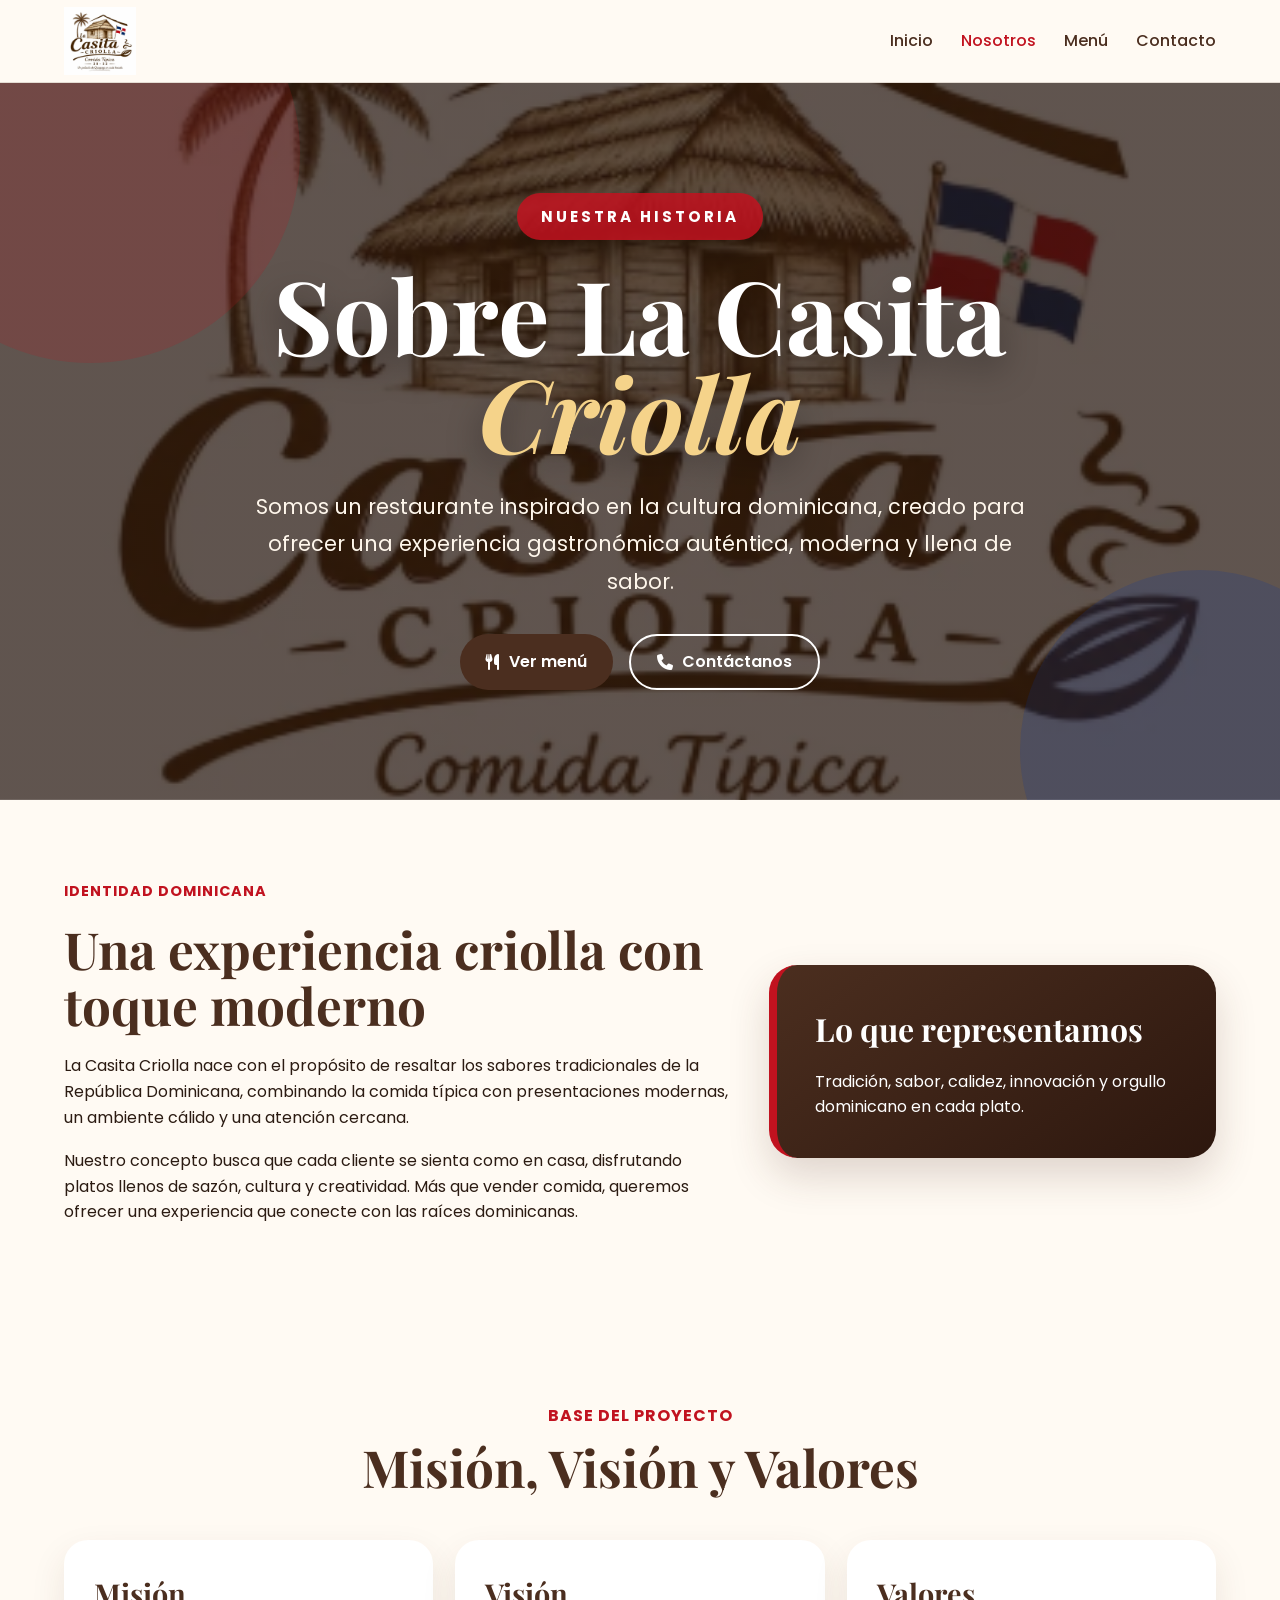
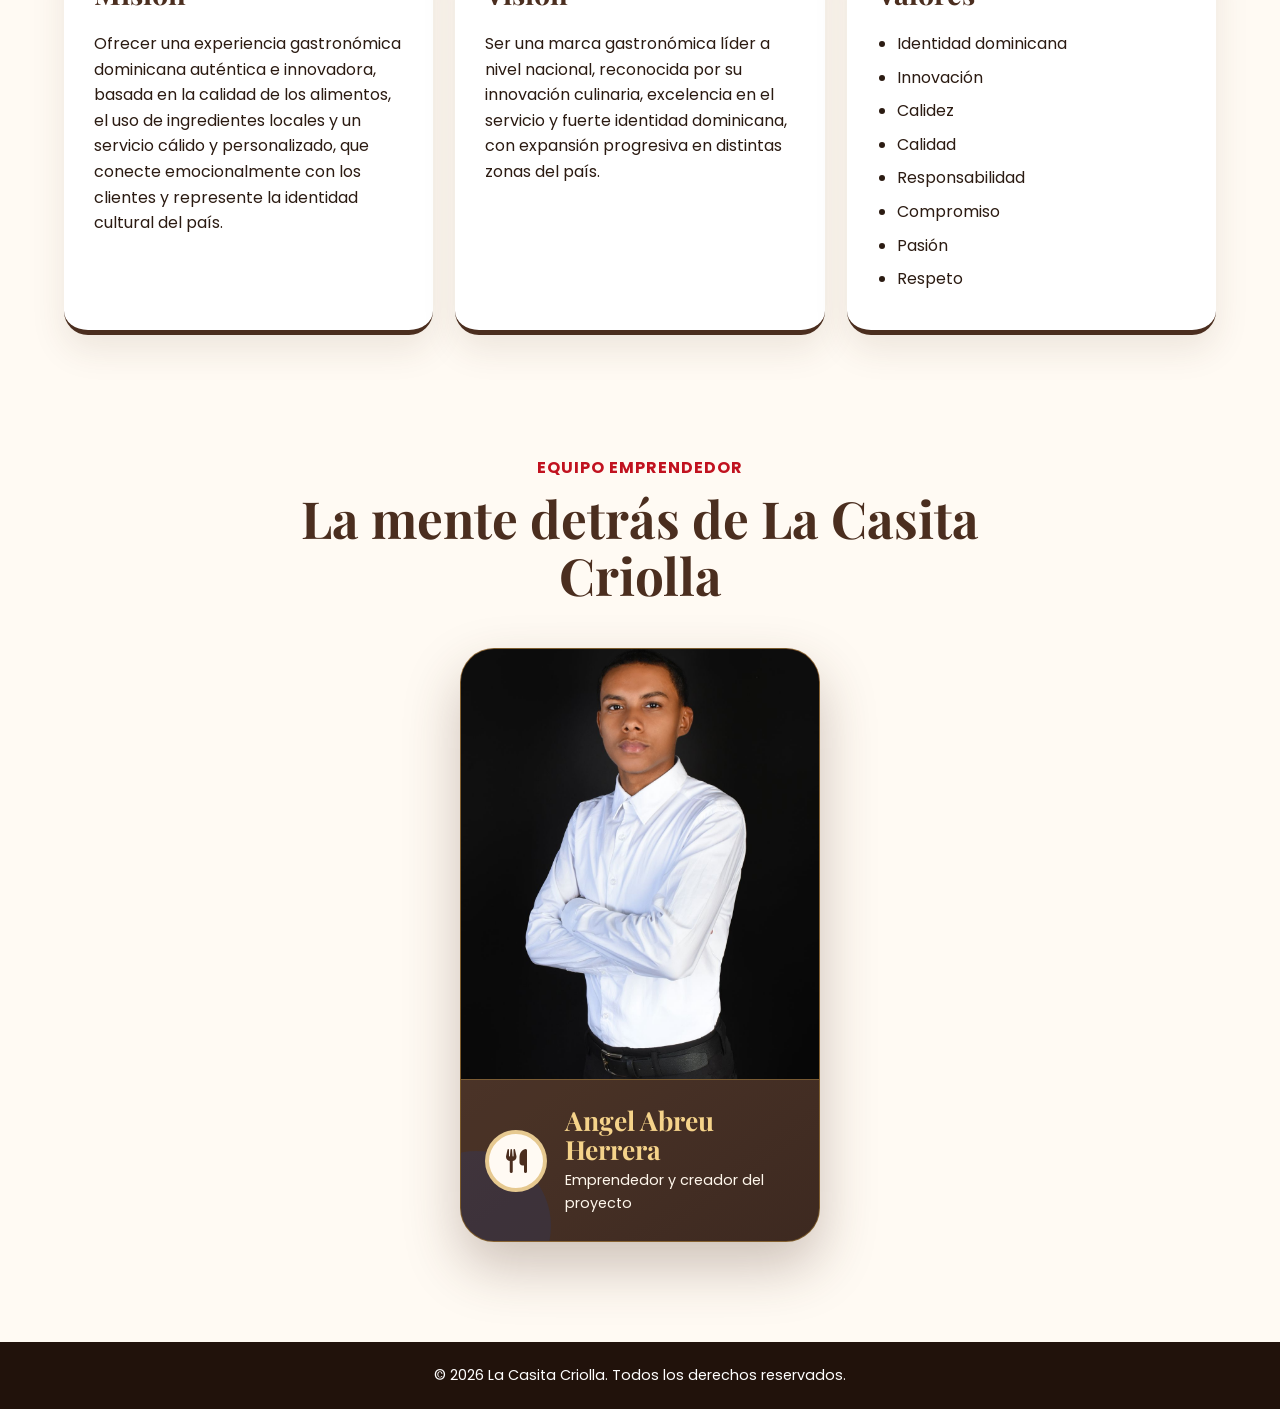
==== nosotros.html @ a301b6ea "Add files via upload" ====
<!DOCTYPE html>
<html lang="es">
<head>
  <meta charset="UTF-8" />
  <meta name="viewport" content="width=device-width, initial-scale=1.0" />

  <title>La Casita Criolla | Nosotros</title>

  <link rel="stylesheet" href="css/style.css" />

  <!-- Fuentes -->
  <link rel="preconnect" href="https://fonts.googleapis.com">
  <link rel="preconnect" href="https://fonts.gstatic.com" crossorigin>
  <link 
    href="https://fonts.googleapis.com/css2?family=Playfair+Display:wght@600;700;800&family=Poppins:wght@300;400;500;600;700&display=swap" 
    rel="stylesheet"
  >

  <!-- Iconos -->
  <link 
    rel="stylesheet" 
    href="https://cdnjs.cloudflare.com/ajax/libs/font-awesome/6.5.0/css/all.min.css" 
  />
</head>

<body>

  <header class="header">
    <nav class="navbar">
      <a href="./index.html" class="logo-box">
        <img src="img/logo.png" alt="Logo La Casita Criolla">
      </a>

      <ul class="nav-links">
        <li><a href="./index.html">Inicio</a></li>
        <li><a href="./nosotros.html" class="active">Nosotros</a></li>
        <li><a href="./menu.html">Menú</a></li>
        <li><a href="./contacto.html">Contacto</a></li>
      </ul>
    </nav>
  </header>

  <main>

    <!-- PORTADA NOSOTROS -->
    <section class="page-hero">
      <div>
        <p class="tagline">Nuestra historia</p>

        <h1>
          Sobre La Casita
          <span>Criolla</span>
        </h1>

        <p>
          Somos un restaurante inspirado en la cultura dominicana, creado para
          ofrecer una experiencia gastronómica auténtica, moderna y llena de sabor.
        </p>

        <div class="hero-action-buttons">
          <a href="./menu.html" class="btn btn-primary">
            <i class="fa-solid fa-utensils"></i>
            Ver menú
          </a>

          <a href="./contacto.html" class="btn btn-secondary hero-outline">
            <i class="fa-solid fa-phone"></i>
            Contáctanos
          </a>
        </div>
      </div>
    </section>

    <!-- DESCRIPCIÓN -->
    <section class="about-section">
      <div class="about-text">
        <p class="tagline">Identidad dominicana</p>
        <h2>Una experiencia criolla con toque moderno</h2>

        <p>
          La Casita Criolla nace con el propósito de resaltar los sabores
          tradicionales de la República Dominicana, combinando la comida típica
          con presentaciones modernas, un ambiente cálido y una atención cercana.
        </p>

        <p>
          Nuestro concepto busca que cada cliente se sienta como en casa,
          disfrutando platos llenos de sazón, cultura y creatividad. Más que
          vender comida, queremos ofrecer una experiencia que conecte con las
          raíces dominicanas.
        </p>
      </div>

      <div class="about-card">
        <h3>Lo que representamos</h3>
        <p>
          Tradición, sabor, calidez, innovación y orgullo dominicano en cada plato.
        </p>
      </div>
    </section>

    <!-- MISIÓN VISIÓN VALORES -->
    <section class="section">
      <div class="section-title">
        <p>Base del proyecto</p>
        <h2>Misión, Visión y Valores</h2>
      </div>

      <div class="mvv-grid">

        <article class="mvv-card">
          <h3>Misión</h3>
          <p>
            Ofrecer una experiencia gastronómica dominicana auténtica e innovadora,
            basada en la calidad de los alimentos, el uso de ingredientes locales
            y un servicio cálido y personalizado, que conecte emocionalmente con
            los clientes y represente la identidad cultural del país.
          </p>
        </article>

        <article class="mvv-card">
          <h3>Visión</h3>
          <p>
            Ser una marca gastronómica líder a nivel nacional, reconocida por su
            innovación culinaria, excelencia en el servicio y fuerte identidad
            dominicana, con expansión progresiva en distintas zonas del país.
          </p>
        </article>

        <article class="mvv-card">
          <h3>Valores</h3>
          <ul>
            <li>Identidad dominicana</li>
            <li>Innovación</li>
            <li>Calidez</li>
            <li>Calidad</li>
            <li>Responsabilidad</li>
            <li>Compromiso</li>
            <li>Pasión</li>
            <li>Respeto</li>
          </ul>
        </article>

      </div>
    </section>

    <!-- EQUIPO EMPRENDEDOR -->
    <section class="team-section">
      <div class="section-title">
        <p>Equipo emprendedor</p>
        <h2>La mente detrás de La Casita Criolla</h2>
      </div>

      <div class="team-container">

        <article class="team-card">
          <div class="team-image">
            <img src="img/angel-abreu.png" alt="Foto de Angel Abreu Herrera">
          </div>

          <div class="team-info">
            <div class="team-icon">
              <i class="fa-solid fa-utensils"></i>
            </div>

            <div>
              <h3>Angel Abreu Herrera</h3>
              <p>Emprendedor y creador del proyecto</p>
            </div>
          </div>
        </article>

      </div>
    </section>

  </main>

  <footer class="footer">
    <p>© 2026 La Casita Criolla. Todos los derechos reservados.</p>
  </footer>

  <script src="js/script.js"></script>
</body>
</html>
---- css/style.css ----
:root {
  --blanco: #fffaf3;
  --crema: #f7efe3;
  --marron: #4b2e1f;
  --marron-claro: #8b5e3c;
  --rojo: #c1121f;
  --azul: #0033a0;
  --dorado: #d6a84f;
  --texto: #2b1b12;
}

* {
  margin: 0;
  padding: 0;
  box-sizing: border-box;
}

html {
  scroll-behavior: smooth;
}

body {
  font-family: 'Poppins', sans-serif;
  background: var(--blanco);
  color: var(--texto);
  line-height: 1.6;
}

a {
  text-decoration: none;
  color: inherit;
}

img {
  max-width: 100%;
}

/* HEADER */

.header {
  background: rgba(255, 250, 243, 0.95);
  border-bottom: 1px solid rgba(75, 46, 31, 0.15);
  position: sticky;
  top: 0;
  z-index: 100;
  backdrop-filter: blur(10px);
}

.navbar {
  width: min(1200px, 90%);
  margin: auto;
  min-height: 82px;
  display: flex;
  align-items: center;
  justify-content: space-between;
}

.logo-box {
  display: flex;
  align-items: center;
}

.logo-box img {
  width: 72px;
  height: 72px;
  object-fit: contain;
}

.nav-links {
  display: flex;
  list-style: none;
  gap: 28px;
}

.nav-links a {
  font-weight: 500;
  color: var(--marron);
  transition: 0.3s;
}

.nav-links a:hover,
.nav-links a.active {
  color: var(--rojo);
}

/* BOTONES */

.btn {
  padding: 13px 26px;
  border-radius: 40px;
  font-weight: 600;
  display: inline-flex;
  align-items: center;
  justify-content: center;
  gap: 9px;
  transition: 0.3s;
  border: none;
  cursor: pointer;
}

.btn-primary {
  background: var(--marron);
  color: white;
}

.btn-primary:hover {
  background: var(--rojo);
  transform: translateY(-3px);
}

.btn-secondary {
  border: 2px solid var(--marron);
  color: var(--marron);
  background: transparent;
}

.btn-secondary:hover {
  background: var(--marron);
  color: white;
  transform: translateY(-3px);
}

.btn-light {
  background: white;
  color: var(--marron);
}

.hero-outline {
  border-color: white;
  color: white;
  background: transparent;
}

.hero-outline:hover {
  background: white;
  color: var(--marron);
}

.hero-action-buttons {
  margin-top: 34px;
  display: flex;
  justify-content: center;
  gap: 16px;
  flex-wrap: wrap;
}

/* SECCIONES GENERALES */

.section {
  width: min(1200px, 90%);
  margin: auto;
  padding: 80px 0;
}

.section-title {
  text-align: center;
  max-width: 750px;
  margin: 0 auto 45px;
}

.section-title p {
  color: var(--rojo);
  font-weight: 700;
  text-transform: uppercase;
  letter-spacing: 1px;
}

.section-title h2 {
  font-family: 'Playfair Display', serif;
  font-size: clamp(2rem, 4vw, 3.4rem);
  color: var(--marron);
  margin-top: 10px;
  line-height: 1.1;
}

.tagline {
  color: var(--rojo);
  font-weight: 700;
  margin-bottom: 12px;
  text-transform: uppercase;
  letter-spacing: 1px;
  font-size: 0.9rem;
}

/* INICIO */

.hero {
  width: min(1200px, 90%);
  margin: auto;
  min-height: calc(100vh - 82px);
  display: grid;
  grid-template-columns: 1.2fr 0.8fr;
  align-items: center;
  gap: 40px;
  padding: 60px 0;
}

.hero-title {
  text-align: center;
  margin-bottom: 24px;
}

.hero-title h1 {
  font-family: 'Playfair Display', serif;
  font-size: clamp(3rem, 7vw, 6rem);
  line-height: 1;
  color: var(--marron);
  margin-bottom: 8px;
}

.hero-title h2 {
  font-family: 'Playfair Display', serif;
  font-size: clamp(1.6rem, 3vw, 2.8rem);
  color: var(--marron-claro);
  text-transform: uppercase;
  letter-spacing: 4px;
  margin-bottom: 10px;
}

.hero-title p {
  font-size: clamp(0.9rem, 1.5vw, 1.2rem);
  color: var(--rojo);
  text-transform: uppercase;
  font-weight: 700;
  letter-spacing: 1.5px;
}

.hero-description {
  text-align: center;
  margin: 0 auto;
  max-width: 650px;
}

.hero-buttons {
  margin-top: 32px;
  display: flex;
  justify-content: center;
  gap: 16px;
  flex-wrap: wrap;
}

.hero-card {
  background: linear-gradient(145deg, #fff, var(--crema));
  border-radius: 30px;
  padding: 40px;
  box-shadow: 0 20px 45px rgba(75, 46, 31, 0.15);
  border: 1px solid rgba(75, 46, 31, 0.12);
  position: relative;
}

.hero-card::before {
  content: "";
  position: absolute;
  width: 120px;
  height: 120px;
  background: var(--rojo);
  border-radius: 50%;
  top: -25px;
  right: -25px;
  opacity: 0.12;
}

.hero-card::after {
  content: "";
  position: absolute;
  width: 120px;
  height: 120px;
  background: var(--azul);
  border-radius: 50%;
  bottom: -25px;
  left: -25px;
  opacity: 0.12;
}

.hero-card img {
  width: 100%;
  position: relative;
  z-index: 2;
}

.cards {
  display: grid;
  grid-template-columns: repeat(3, 1fr);
  gap: 22px;
}

.card {
  background: white;
  padding: 30px;
  border-radius: 24px;
  box-shadow: 0 15px 35px rgba(75, 46, 31, 0.1);
  border-top: 5px solid var(--marron);
  transition: 0.3s;
}

.card:hover {
  transform: translateY(-8px);
  border-top-color: var(--rojo);
}

.card h3 {
  color: var(--marron);
  margin-bottom: 12px;
  font-family: 'Playfair Display', serif;
  font-size: 1.5rem;
}

.banner {
  background: linear-gradient(135deg, var(--marron), #2d170e);
  color: white;
  text-align: center;
  padding: 80px 20px;
  position: relative;
  overflow: hidden;
}

.banner h2 {
  font-family: 'Playfair Display', serif;
  font-size: clamp(2rem, 4vw, 3rem);
  margin-bottom: 12px;
}

.banner p {
  margin-bottom: 26px;
}

/* HERO ELEGANTE PARA NOSOTROS */

.page-hero {
  min-height: 70vh;
  background:
    linear-gradient(rgba(35, 19, 11, 0.72), rgba(35, 19, 11, 0.72)),
    url("../img/logo.png");
  background-size: cover;
  background-position: center;
  display: flex;
  align-items: center;
  justify-content: center;
  padding: 110px 5%;
  color: white;
  text-align: center;
  position: relative;
  overflow: hidden;
}

.page-hero::before {
  content: "";
  position: absolute;
  width: 420px;
  height: 420px;
  border-radius: 50%;
  background: rgba(193, 18, 31, 0.18);
  top: -140px;
  left: -120px;
  animation: floatCircle 6s ease-in-out infinite alternate;
}

.page-hero::after {
  content: "";
  position: absolute;
  width: 360px;
  height: 360px;
  border-radius: 50%;
  background: rgba(0, 51, 160, 0.18);
  bottom: -130px;
  right: -100px;
  animation: floatCircle 7s ease-in-out infinite alternate-reverse;
}

.page-hero div {
  max-width: 980px;
  position: relative;
  z-index: 2;
  animation: heroFadeUp 1s ease forwards;
}

.page-hero .tagline {
  display: inline-block;
  color: white;
  background: rgba(193, 18, 31, 0.85);
  padding: 10px 24px;
  border-radius: 40px;
  font-size: 0.95rem;
  font-weight: 700;
  text-transform: uppercase;
  letter-spacing: 3px;
  margin-bottom: 25px;
  box-shadow: 0 12px 30px rgba(0, 0, 0, 0.25);
}

.page-hero h1 {
  font-family: 'Playfair Display', serif;
  font-size: clamp(3.5rem, 8vw, 7.5rem);
  line-height: 0.95;
  margin-bottom: 28px;
  text-shadow: 0 12px 35px rgba(0, 0, 0, 0.35);
}

.page-hero h1 span {
  display: block;
  color: #f5d38a;
  font-style: italic;
}

.page-hero p {
  max-width: 800px;
  margin: 0 auto;
  font-size: clamp(1rem, 1.7vw, 1.3rem);
  line-height: 1.8;
  color: #fff7ec;
}

/* NOSOTROS CONTENIDO */

.about-section {
  width: min(1200px, 90%);
  margin: auto;
  padding: 80px 0;
  display: grid;
  grid-template-columns: 1.2fr 0.8fr;
  gap: 35px;
  align-items: center;
}

.about-text h2 {
  font-family: 'Playfair Display', serif;
  color: var(--marron);
  font-size: clamp(2rem, 4vw, 3.2rem);
  line-height: 1.1;
  margin-bottom: 20px;
}

.about-text p {
  margin-bottom: 18px;
}

.about-card {
  background: linear-gradient(145deg, var(--marron), #2d170e);
  color: white;
  padding: 38px;
  border-radius: 28px;
  box-shadow: 0 18px 40px rgba(75, 46, 31, 0.18);
  border-left: 8px solid var(--rojo);
}

.about-card h3 {
  font-family: 'Playfair Display', serif;
  font-size: 2rem;
  margin-bottom: 15px;
}

.mvv-grid {
  display: grid;
  grid-template-columns: repeat(3, 1fr);
  gap: 22px;
}

.mvv-card {
  background: white;
  border-radius: 24px;
  padding: 30px;
  box-shadow: 0 15px 35px rgba(75, 46, 31, 0.1);
  border-bottom: 5px solid var(--marron);
  transition: 0.3s;
}

.mvv-card:hover {
  transform: translateY(-7px);
  border-bottom-color: var(--rojo);
}

.mvv-card h3 {
  font-family: 'Playfair Display', serif;
  color: var(--marron);
  font-size: 1.8rem;
  margin-bottom: 15px;
}

.mvv-card ul {
  padding-left: 20px;
}

.mvv-card li {
  margin-bottom: 8px;
}

/* HERO ELEGANTE PARA MENÚ */

.menu-hero {
  min-height: 70vh;
  background:
    linear-gradient(rgba(35, 19, 11, 0.72), rgba(35, 19, 11, 0.72)),
    url("../img/portada-casita.png");
  background-size: cover;
  background-position: center;
  display: flex;
  align-items: center;
  justify-content: center;
  padding: 110px 5%;
  color: white;
  text-align: center;
  position: relative;
  overflow: hidden;
}

.menu-hero::before {
  content: "";
  position: absolute;
  width: 420px;
  height: 420px;
  border-radius: 50%;
  background: rgba(193, 18, 31, 0.18);
  top: -140px;
  left: -120px;
  animation: floatCircle 6s ease-in-out infinite alternate;
}

.menu-hero::after {
  content: "";
  position: absolute;
  width: 360px;
  height: 360px;
  border-radius: 50%;
  background: rgba(0, 51, 160, 0.18);
  bottom: -130px;
  right: -100px;
  animation: floatCircle 7s ease-in-out infinite alternate-reverse;
}

.menu-hero-content {
  max-width: 980px;
  position: relative;
  z-index: 2;
  animation: heroFadeUp 1s ease forwards;
}

.menu-hero .tagline {
  display: inline-block;
  color: white;
  background: rgba(193, 18, 31, 0.85);
  padding: 10px 24px;
  border-radius: 40px;
  font-size: 0.95rem;
  font-weight: 700;
  text-transform: uppercase;
  letter-spacing: 3px;
  margin-bottom: 25px;
  box-shadow: 0 12px 30px rgba(0, 0, 0, 0.25);
}

.menu-hero h1 {
  font-family: 'Playfair Display', serif;
  font-size: clamp(3.5rem, 8vw, 7.5rem);
  line-height: 0.95;
  margin-bottom: 28px;
  text-shadow: 0 12px 35px rgba(0, 0, 0, 0.35);
}

.menu-hero h1 span {
  display: block;
  color: #f5d38a;
  font-style: italic;
}

.menu-hero p {
  max-width: 800px;
  margin: 0 auto;
  font-size: clamp(1rem, 1.7vw, 1.3rem);
  line-height: 1.8;
  color: #fff7ec;
}

/* MENÚ CONTENIDO */

.menu-grid {
  display: grid;
  grid-template-columns: repeat(2, 1fr);
  gap: 26px;
}

.menu-category {
  background: #fffdf8;
  border-radius: 26px;
  padding: 30px;
  box-shadow: 0 16px 35px rgba(75, 46, 31, 0.12);
  border: 1px solid rgba(75, 46, 31, 0.15);
  position: relative;
  overflow: hidden;
}

.menu-category::before {
  content: "";
  position: absolute;
  width: 120px;
  height: 120px;
  background: var(--rojo);
  border-radius: 50%;
  right: -50px;
  top: -50px;
  opacity: 0.08;
}

.menu-category h3 {
  font-family: 'Playfair Display', serif;
  color: var(--marron);
  font-size: 2rem;
  margin-bottom: 22px;
  padding-bottom: 12px;
  border-bottom: 2px solid rgba(75, 46, 31, 0.18);
}

.menu-item {
  display: flex;
  justify-content: space-between;
  gap: 20px;
  padding: 16px 0;
  border-bottom: 1px dashed rgba(75, 46, 31, 0.25);
}

.menu-item:last-child {
  border-bottom: none;
}

.menu-item h4 {
  color: var(--marron);
  font-size: 1.05rem;
  margin-bottom: 5px;
}

.menu-item p {
  font-size: 0.92rem;
  color: #5c4638;
}

.menu-item span {
  color: var(--rojo);
  font-weight: 700;
  white-space: nowrap;
}

/* CATÁLOGO DEL MENÚ */

.catalog-section {
  width: min(1200px, 90%);
  margin: auto;
  padding: 40px 0 100px;
}

.catalog-wrapper {
  position: relative;
  margin-top: 35px;
}

.catalog-slider {
  display: flex;
  gap: 26px;
  overflow-x: auto;
  scroll-behavior: smooth;
  scroll-snap-type: x mandatory;
  padding: 20px 10px 35px;
}

.catalog-slider::-webkit-scrollbar {
  height: 10px;
}

.catalog-slider::-webkit-scrollbar-track {
  background: #eadfce;
  border-radius: 20px;
}

.catalog-slider::-webkit-scrollbar-thumb {
  background: var(--marron);
  border-radius: 20px;
}

.catalog-page {
  min-width: 420px;
  max-width: 420px;
  background: #fffdf8;
  border-radius: 28px;
  overflow: hidden;
  box-shadow: 0 18px 45px rgba(75, 46, 31, 0.18);
  border: 1px solid rgba(75, 46, 31, 0.18);
  scroll-snap-align: center;
  transition: 0.3s;
}

.catalog-page:hover {
  transform: translateY(-8px);
}

.catalog-page img {
  width: 100%;
  height: auto;
  object-fit: contain;
  display: block;
  background: #f4eadb;
  cursor: zoom-in;
}

.catalog-info {
  padding: 20px;
  text-align: center;
}

.catalog-info span {
  color: var(--rojo);
  font-weight: 700;
  font-size: 0.85rem;
  text-transform: uppercase;
  letter-spacing: 1px;
}

.catalog-info h3 {
  font-family: 'Playfair Display', serif;
  font-size: 1.7rem;
  color: var(--marron);
  margin-top: 5px;
}

.catalog-btn {
  position: absolute;
  top: 45%;
  transform: translateY(-50%);
  width: 48px;
  height: 48px;
  border: none;
  border-radius: 50%;
  background: var(--marron);
  color: white;
  font-size: 1.5rem;
  cursor: pointer;
  z-index: 5;
  box-shadow: 0 10px 25px rgba(75, 46, 31, 0.25);
  transition: 0.3s;
}

.catalog-btn:hover {
  background: var(--rojo);
}

.prev-btn {
  left: -18px;
}

.next-btn {
  right: -18px;
}

/* MODAL ZOOM */

.image-modal {
  position: fixed;
  inset: 0;
  background: rgba(20, 10, 5, 0.92);
  z-index: 9999;
  display: none;
  align-items: center;
  justify-content: center;
  padding: 80px 20px 30px;
}

.image-modal.active {
  display: flex;
}

.modal-image-box {
  width: 95%;
  height: 90%;
  overflow: auto;
  display: flex;
  justify-content: center;
  align-items: flex-start;
}

.modal-image-box img {
  max-width: 90%;
  height: auto;
  border-radius: 18px;
  box-shadow: 0 20px 50px rgba(0, 0, 0, 0.45);
  transform: scale(1);
  transform-origin: top center;
  transition: transform 0.2s ease;
}

.modal-close {
  position: fixed;
  top: 20px;
  right: 25px;
  width: 48px;
  height: 48px;
  border: none;
  border-radius: 50%;
  background: var(--rojo);
  color: white;
  font-size: 2rem;
  cursor: pointer;
  z-index: 10000;
}

.zoom-controls {
  position: fixed;
  top: 22px;
  left: 50%;
  transform: translateX(-50%);
  display: flex;
  gap: 10px;
  z-index: 10000;
}

.zoom-controls button {
  border: none;
  background: white;
  color: var(--marron);
  padding: 10px 16px;
  border-radius: 30px;
  font-weight: 700;
  cursor: pointer;
  box-shadow: 0 8px 20px rgba(0, 0, 0, 0.2);
}

.zoom-controls button:hover {
  background: var(--dorado);
}

/* CONTACTO */

.contact-hero {
  min-height: 70vh;
  background:
    linear-gradient(rgba(35, 19, 11, 0.72), rgba(35, 19, 11, 0.72)),
    url("../img/portada-casita.png");
  background-size: cover;
  background-position: center;
  display: flex;
  align-items: center;
  justify-content: center;
  padding: 110px 5%;
  color: white;
  text-align: center;
  position: relative;
  overflow: hidden;
}

.contact-hero::before {
  content: "";
  position: absolute;
  width: 420px;
  height: 420px;
  border-radius: 50%;
  background: rgba(193, 18, 31, 0.18);
  top: -140px;
  left: -120px;
  animation: floatCircle 6s ease-in-out infinite alternate;
}

.contact-hero::after {
  content: "";
  position: absolute;
  width: 360px;
  height: 360px;
  border-radius: 50%;
  background: rgba(0, 51, 160, 0.18);
  bottom: -130px;
  right: -100px;
  animation: floatCircle 7s ease-in-out infinite alternate-reverse;
}

.contact-hero-content {
  max-width: 980px;
  position: relative;
  z-index: 2;
  animation: heroFadeUp 1s ease forwards;
}

.contact-label {
  display: inline-block;
  color: white;
  background: rgba(193, 18, 31, 0.85);
  padding: 10px 24px;
  border-radius: 40px;
  font-size: 0.95rem;
  font-weight: 700;
  text-transform: uppercase;
  letter-spacing: 3px;
  margin-bottom: 25px;
  box-shadow: 0 12px 30px rgba(0, 0, 0, 0.25);
}

.contact-hero h1 {
  font-family: 'Playfair Display', serif;
  font-size: clamp(3.5rem, 8vw, 7.5rem);
  line-height: 0.95;
  margin-bottom: 28px;
  text-shadow: 0 12px 35px rgba(0, 0, 0, 0.35);
}

.contact-hero h1 span {
  display: block;
  color: #f5d38a;
  font-style: italic;
}

.contact-hero p {
  max-width: 800px;
  margin: 0 auto;
  font-size: clamp(1rem, 1.7vw, 1.3rem);
  line-height: 1.8;
  color: #fff7ec;
}

.contact-hero-buttons {
  margin-top: 34px;
  display: flex;
  justify-content: center;
  gap: 16px;
  flex-wrap: wrap;
}

.contact-section {
  width: min(1200px, 90%);
  margin: auto;
  padding: 80px 0;
}

.contact-grid {
  display: grid;
  grid-template-columns: repeat(3, 1fr);
  gap: 25px;
}

.contact-card {
  background: #fffdf8;
  padding: 35px 28px;
  border-radius: 28px;
  text-align: center;
  box-shadow: 0 18px 45px rgba(75, 46, 31, 0.14);
  border: 1px solid rgba(75, 46, 31, 0.14);
  transition: 0.3s;
}

.contact-card:hover {
  transform: translateY(-8px);
}

.contact-icon {
  width: 72px;
  height: 72px;
  margin: 0 auto 18px;
  border-radius: 50%;
  display: grid;
  place-items: center;
  color: white;
  font-size: 2rem;
}

.contact-icon.whatsapp {
  background: #25d366;
}

.contact-icon.instagram {
  background: linear-gradient(135deg, #833ab4, #fd1d1d, #fcb045);
}

.contact-icon.email {
  background: var(--marron);
}

.contact-card h3 {
  font-family: 'Playfair Display', serif;
  color: var(--marron);
  font-size: 1.8rem;
  margin-bottom: 10px;
}

.contact-card p {
  color: #5c4638;
  margin-bottom: 18px;
}

.contact-link {
  color: var(--rojo);
  font-weight: 700;
}

.location-section {
  width: min(1200px, 90%);
  margin: auto;
  padding: 40px 0 90px;
  display: grid;
  grid-template-columns: 0.9fr 1.1fr;
  gap: 35px;
  align-items: center;
}

.location-info h2 {
  font-family: 'Playfair Display', serif;
  color: var(--marron);
  font-size: clamp(2rem, 4vw, 3.3rem);
  line-height: 1.1;
  margin-bottom: 18px;
}

.location-info > p {
  margin-bottom: 25px;
  color: #5c4638;
}

.info-list {
  display: grid;
  gap: 18px;
  margin-bottom: 28px;
}

.info-item {
  display: flex;
  gap: 16px;
  align-items: flex-start;
  background: #fffdf8;
  padding: 18px;
  border-radius: 18px;
  border-left: 5px solid var(--rojo);
  box-shadow: 0 12px 30px rgba(75, 46, 31, 0.1);
}

.info-item i {
  color: var(--rojo);
  font-size: 1.4rem;
  margin-top: 4px;
}

.info-item h4 {
  color: var(--marron);
  margin-bottom: 4px;
}

.map-box {
  background: white;
  padding: 14px;
  border-radius: 28px;
  box-shadow: 0 18px 45px rgba(75, 46, 31, 0.16);
  border: 1px solid rgba(75, 46, 31, 0.12);
}

.map-box iframe {
  border-radius: 20px;
  display: block;
}

.form-section {
  width: min(850px, 90%);
  margin: auto;
  padding: 20px 0 100px;
}

.contact-form {
  background: #fffdf8;
  padding: 35px;
  border-radius: 28px;
  box-shadow: 0 18px 45px rgba(75, 46, 31, 0.14);
  border: 1px solid rgba(75, 46, 31, 0.14);
}

.form-group {
  margin-bottom: 22px;
}

.form-group label {
  display: block;
  color: var(--marron);
  font-weight: 700;
  margin-bottom: 8px;
}

.form-group input,
.form-group textarea {
  width: 100%;
  padding: 14px 16px;
  border: 1px solid rgba(75, 46, 31, 0.22);
  border-radius: 16px;
  font-family: 'Poppins', sans-serif;
  font-size: 1rem;
  outline: none;
  background: white;
  color: var(--texto);
}

.form-group input:focus,
.form-group textarea:focus {
  border-color: var(--rojo);
  box-shadow: 0 0 0 4px rgba(193, 18, 31, 0.08);
}

.form-group textarea {
  resize: vertical;
}

/* FOOTER */

.footer {
  background: #21120b;
  color: white;
  text-align: center;
  padding: 22px;
  font-size: 0.9rem;
}

/* ANIMACIONES */

@keyframes heroFadeUp {
  from {
    opacity: 0;
    transform: translateY(35px);
  }

  to {
    opacity: 1;
    transform: translateY(0);
  }
}

@keyframes floatCircle {
  from {
    transform: translateY(0) scale(1);
  }

  to {
    transform: translateY(35px) scale(1.08);
  }
}

/* RESPONSIVE */

@media (max-width: 850px) {
  .navbar {
    height: auto;
    padding: 18px 0;
    flex-direction: column;
    gap: 18px;
  }

  .nav-links {
    gap: 16px;
    flex-wrap: wrap;
    justify-content: center;
  }

  .hero {
    grid-template-columns: 1fr;
    text-align: center;
  }

  .hero p {
    margin: auto;
  }

  .hero-buttons {
    justify-content: center;
  }

  .cards {
    grid-template-columns: 1fr;
  }

  .about-section {
    grid-template-columns: 1fr;
  }

  .mvv-grid {
    grid-template-columns: 1fr;
  }

  .page-hero {
    min-height: 75vh;
    padding: 90px 5%;
  }

  .menu-hero {
    min-height: 75vh;
    padding: 90px 5%;
  }

  .menu-grid {
    grid-template-columns: 1fr;
  }

  .menu-item {
    flex-direction: column;
    gap: 6px;
  }

  .contact-hero {
    min-height: 75vh;
    padding: 90px 5%;
  }

  .contact-grid {
    grid-template-columns: 1fr;
  }

  .location-section {
    grid-template-columns: 1fr;
  }
}

@media (max-width: 600px) {
  .catalog-page {
    min-width: 85vw;
    max-width: 85vw;
  }

  .catalog-page img {
    width: 100%;
    height: auto;
    object-fit: contain;
  }

  .catalog-btn {
    display: none;
  }

  .image-modal {
    padding-top: 90px;
  }
  @media (max-width: 600px) {
    .team-card {
      width: 100%;
    }
  
    .team-image {
      height: 380px;
    }
  
    .team-info {
      flex-direction: column;
      text-align: center;
    }
  }
  .modal-image-box img {
    max-width: 100%;
  }

  .zoom-controls button {
    padding: 8px 12px;
  }

  .contact-hero h1,
  .page-hero h1,
  .menu-hero h1 {
    font-size: clamp(3rem, 14vw, 5rem);
  }

  .contact-label,
  .page-hero .tagline,
  .menu-hero .tagline {
    font-size: 0.8rem;
    letter-spacing: 2px;
  }
}
/* EQUIPO EMPRENDEDOR */

.team-section {
  width: min(1200px, 90%);
  margin: auto;
  padding: 40px 0 100px;
}

.team-container {
  display: flex;
  justify-content: center;
  align-items: center;
}

.team-card {
  width: 360px;
  background: linear-gradient(145deg, #4b2e1f, #2d170e);
  border-radius: 34px;
  overflow: hidden;
  box-shadow: 0 25px 55px rgba(75, 46, 31, 0.28);
  border: 1px solid rgba(214, 168, 79, 0.45);
  transition: 0.35s ease;
  position: relative;
}

.team-card::before {
  content: "";
  position: absolute;
  width: 170px;
  height: 170px;
  background: rgba(193, 18, 31, 0.18);
  border-radius: 50%;
  top: -70px;
  right: -70px;
  z-index: 1;
}

.team-card::after {
  content: "";
  position: absolute;
  width: 150px;
  height: 150px;
  background: rgba(0, 51, 160, 0.16);
  border-radius: 50%;
  bottom: -60px;
  left: -60px;
  z-index: 1;
}

.team-card:hover {
  transform: translateY(-10px) scale(1.02);
  box-shadow: 0 30px 70px rgba(75, 46, 31, 0.35);
}

.team-image {
  height: 430px;
  background: #111;
  position: relative;
  z-index: 2;
  overflow: hidden;
}

.team-image img {
  width: 100%;
  height: 100%;
  object-fit: cover;
  object-position: center;
  display: block;
  transition: 0.4s ease;
}

.team-card:hover .team-image img {
  transform: scale(1.06);
}

.team-info {
  position: relative;
  z-index: 2;
  background: rgba(255, 250, 243, 0.08);
  border-top: 1px solid rgba(214, 168, 79, 0.35);
  padding: 26px 24px;
  display: flex;
  align-items: center;
  gap: 18px;
}

.team-icon {
  width: 62px;
  height: 62px;
  min-width: 62px;
  border-radius: 50%;
  background: var(--blanco);
  color: var(--marron);
  display: grid;
  place-items: center;
  font-size: 1.5rem;
  border: 4px solid rgba(214, 168, 79, 0.6);
}

.team-info h3 {
  font-family: 'Playfair Display', serif;
  color: #f5d38a;
  font-size: 1.65rem;
  line-height: 1.1;
  margin-bottom: 5px;
}

.team-info p {
  color: #fff7ec;
  font-size: 0.9rem;
}
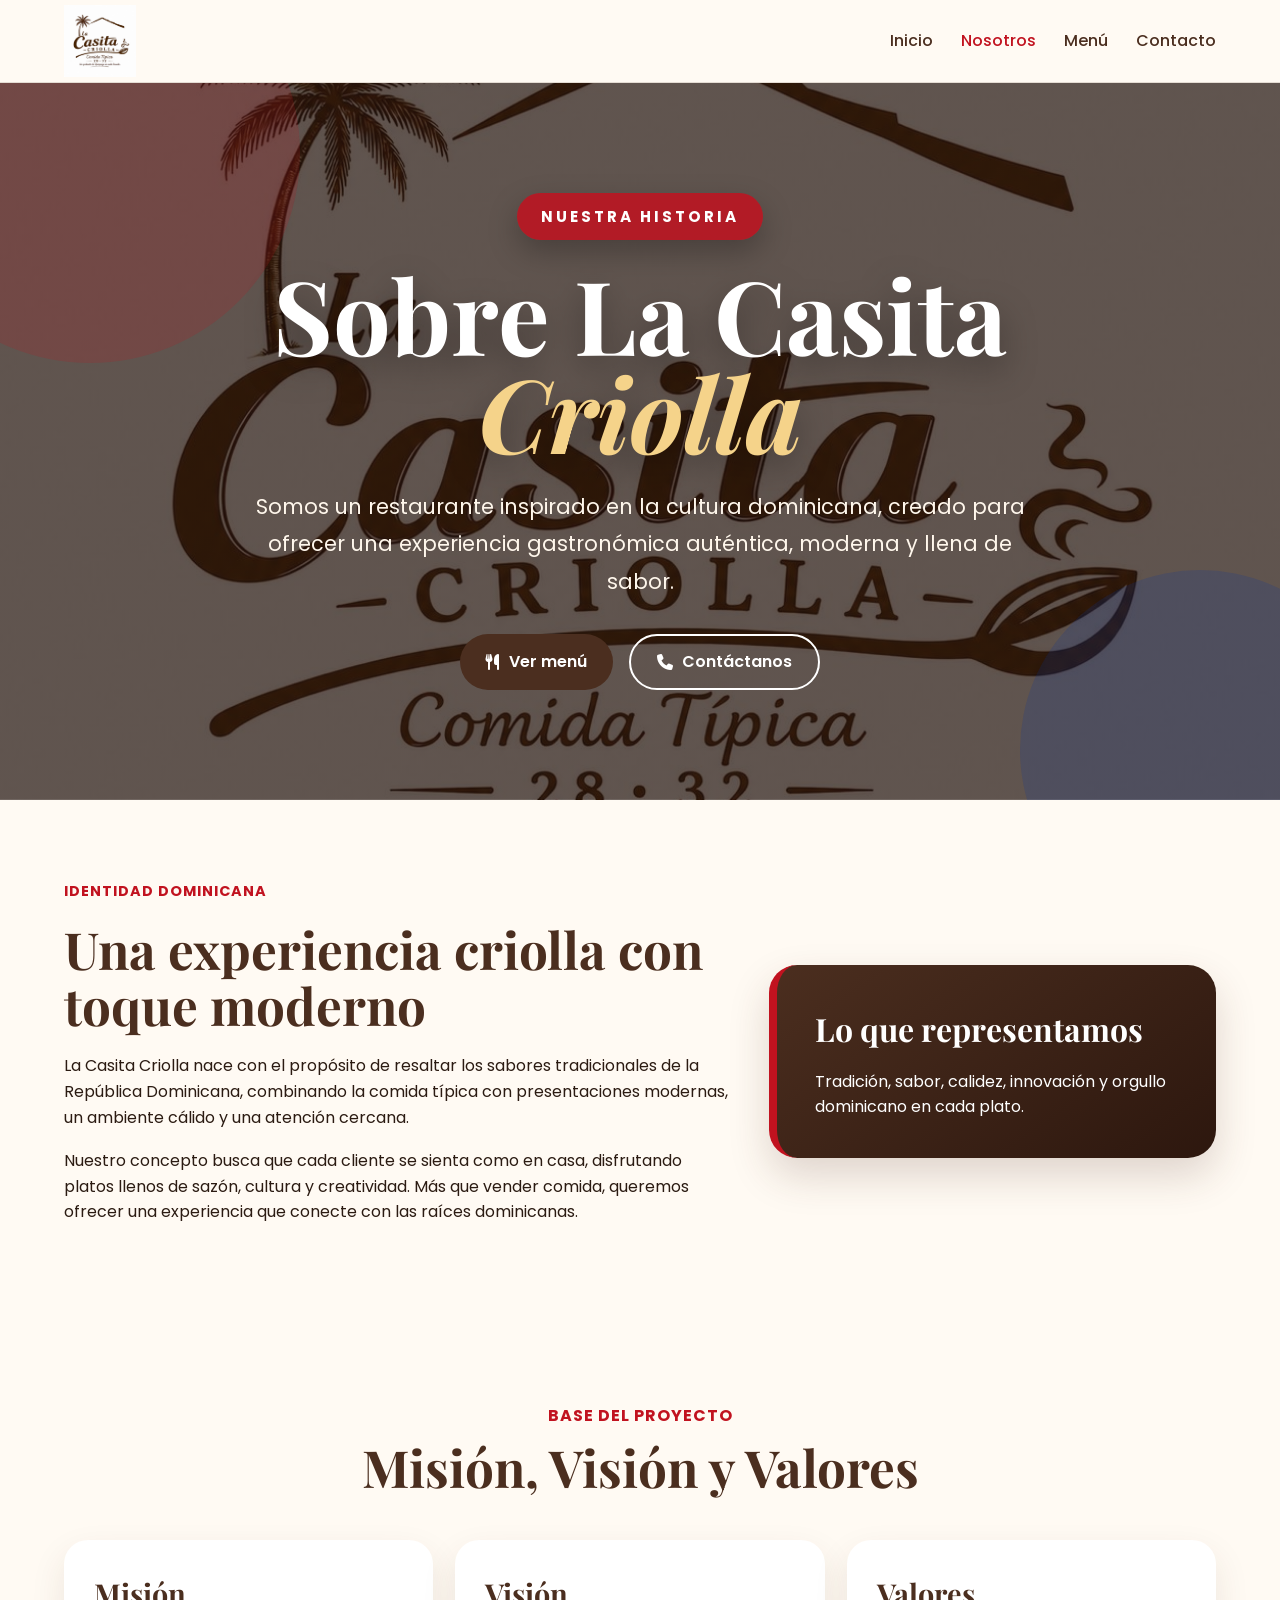
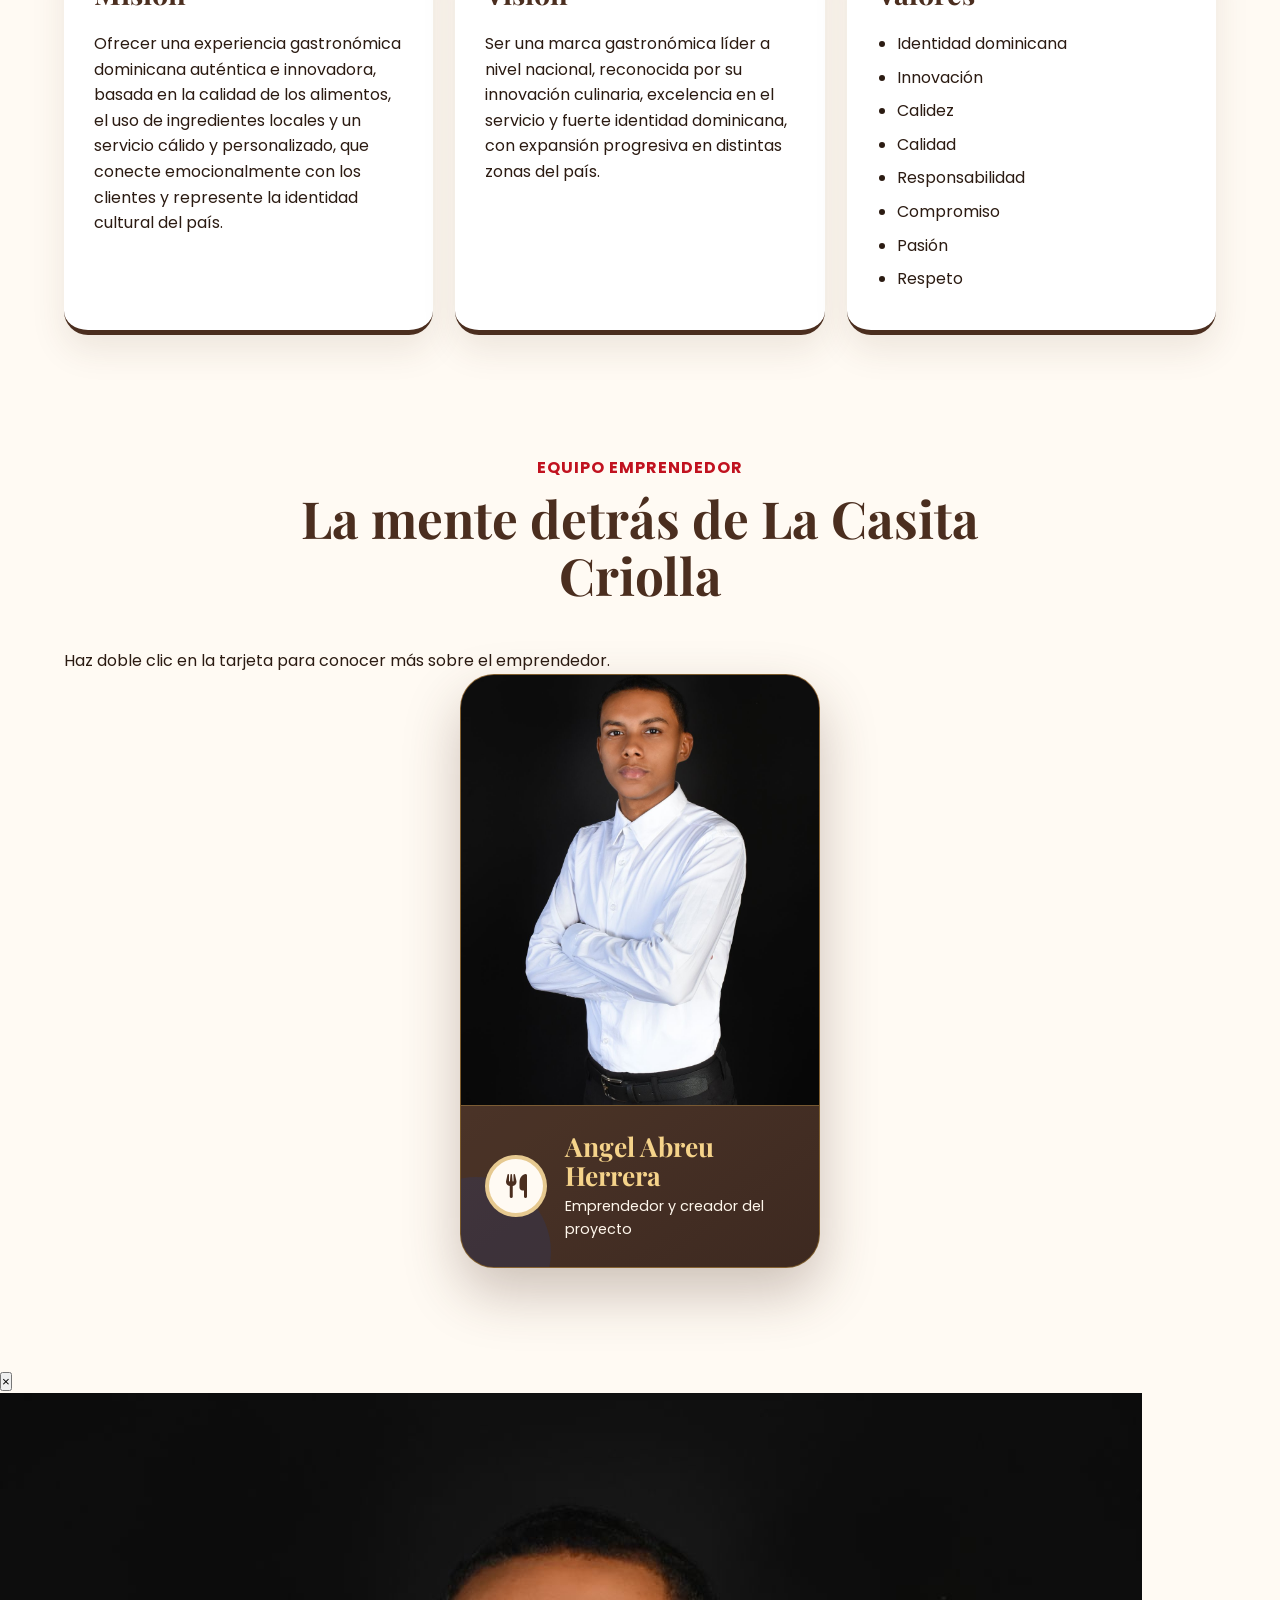
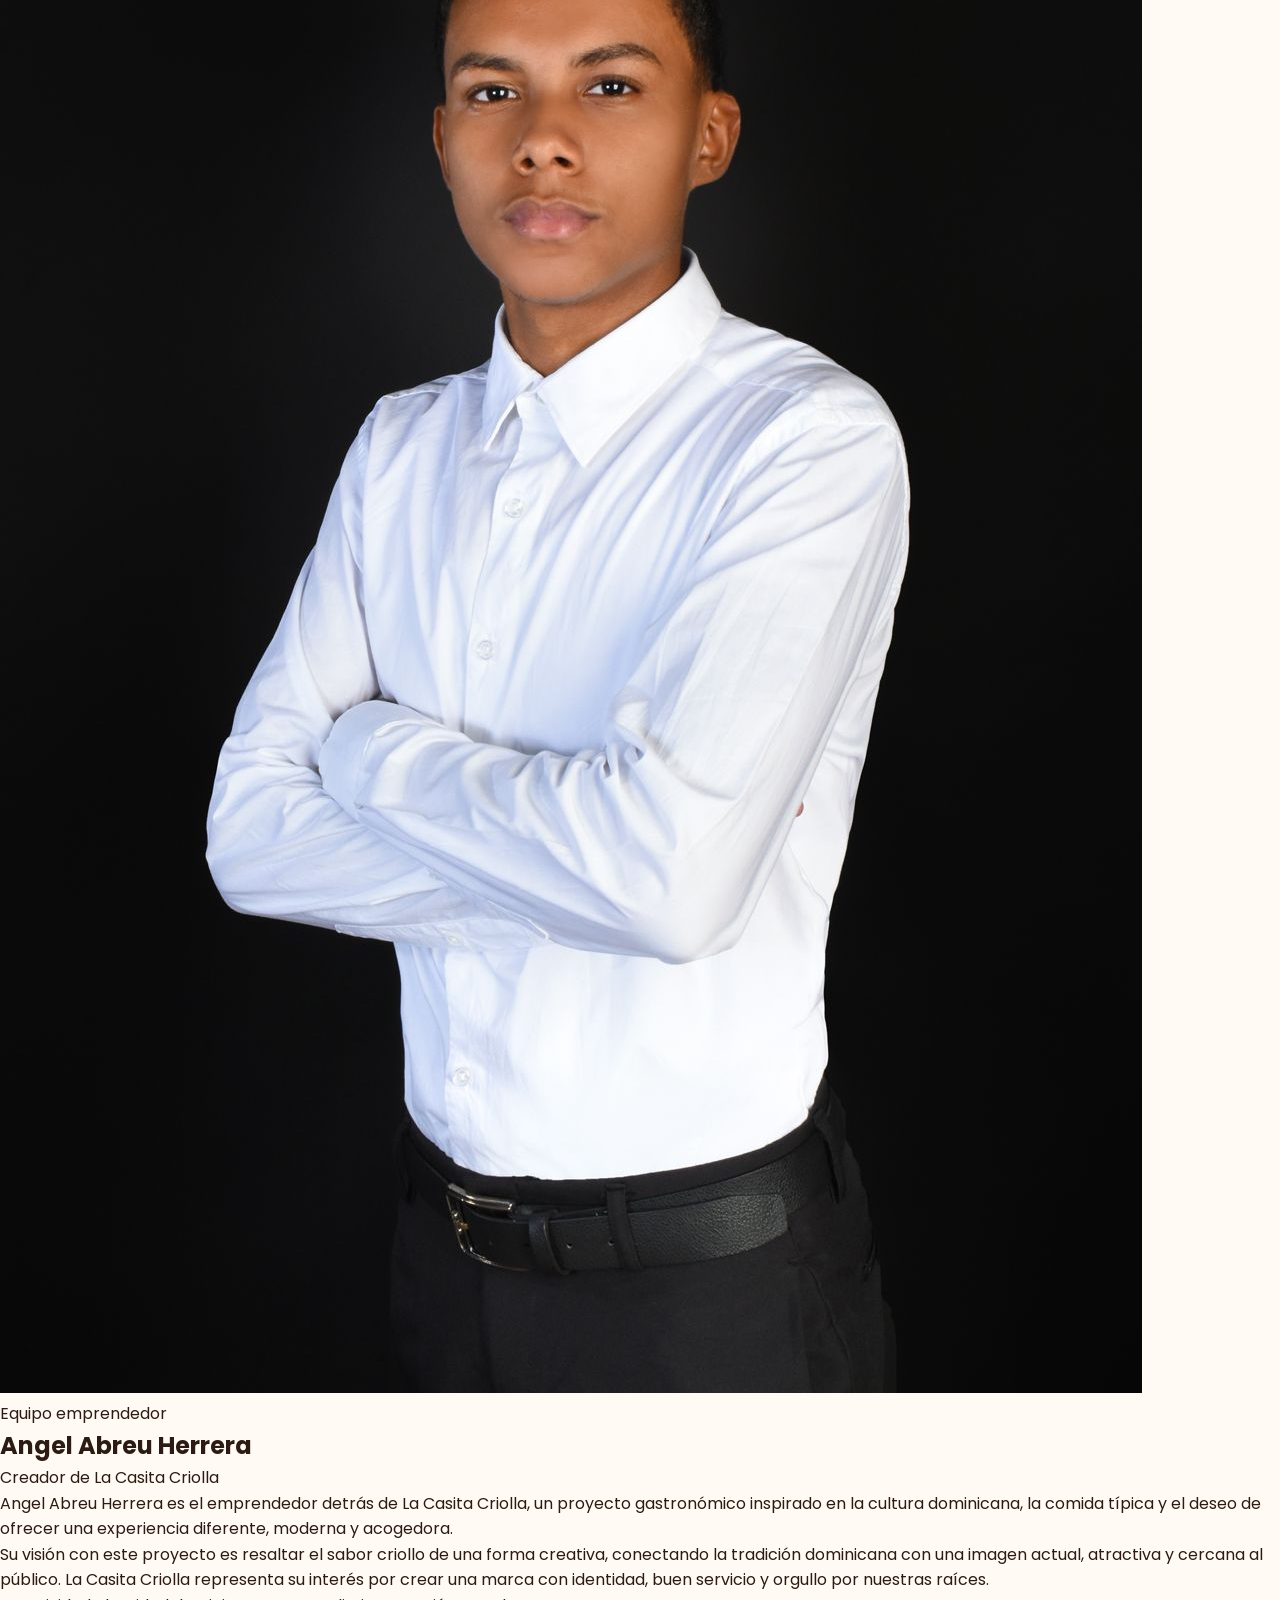
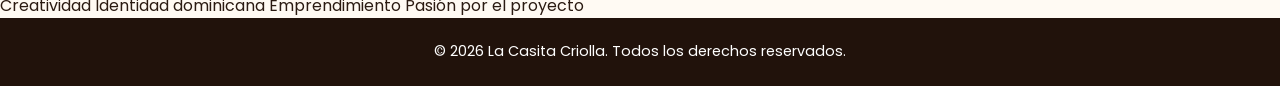
==== commit e64a9ab3: "Add files via upload" ====
--- a/nosotros.html
+++ b/nosotros.html
@@ -6,7 +6,7 @@
 
   <title>La Casita Criolla | Nosotros</title>
 
-  <link rel="stylesheet" href="css/style.css" />
+  <link rel="stylesheet" href="./css/style.css" />
 
   <!-- Fuentes -->
   <link rel="preconnect" href="https://fonts.googleapis.com">
@@ -151,9 +151,13 @@
         <h2>La mente detrás de La Casita Criolla</h2>
       </div>
 
+      <p class="team-hint">
+        Haz doble clic en la tarjeta para conocer más sobre el emprendedor.
+      </p>
+
       <div class="team-container">
 
-        <article class="team-card">
+        <article class="team-card" ondblclick="abrirPerfil()">
           <div class="team-image">
             <img src="img/angel-abreu.png" alt="Foto de Angel Abreu Herrera">
           </div>
@@ -173,6 +177,47 @@
       </div>
     </section>
 
+    <!-- MODAL PERFIL -->
+    <div class="profile-modal" id="profileModal">
+      <div class="profile-box">
+        <button class="profile-close" onclick="cerrarPerfil()">×</button>
+
+        <div class="profile-header">
+          <img src="img/angel-abreu.png" alt="Foto de Angel Abreu Herrera">
+
+          <div>
+            <p class="profile-label">Equipo emprendedor</p>
+            <h2>Angel Abreu Herrera</h2>
+            <span>Creador de La Casita Criolla</span>
+          </div>
+        </div>
+
+        <div class="profile-content">
+          <p>
+            Angel Abreu Herrera es el emprendedor detrás de La Casita Criolla, un
+            proyecto gastronómico inspirado en la cultura dominicana, la comida
+            típica y el deseo de ofrecer una experiencia diferente, moderna y
+            acogedora.
+          </p>
+
+          <p>
+            Su visión con este proyecto es resaltar el sabor criollo de una forma
+            creativa, conectando la tradición dominicana con una imagen actual,
+            atractiva y cercana al público. La Casita Criolla representa su interés
+            por crear una marca con identidad, buen servicio y orgullo por nuestras
+            raíces.
+          </p>
+
+          <div class="profile-tags">
+            <span>Creatividad</span>
+            <span>Identidad dominicana</span>
+            <span>Emprendimiento</span>
+            <span>Pasión por el proyecto</span>
+          </div>
+        </div>
+      </div>
+    </div>
+
   </main>
 
   <footer class="footer">
@@ -180,5 +225,31 @@
   </footer>
 
   <script src="js/script.js"></script>
+
+  <script>
+    function abrirPerfil() {
+      const modal = document.getElementById("profileModal");
+      modal.classList.add("active");
+      document.body.style.overflow = "hidden";
+    }
+
+    function cerrarPerfil() {
+      const modal = document.getElementById("profileModal");
+      modal.classList.remove("active");
+      document.body.style.overflow = "auto";
+    }
+
+    document.addEventListener("keydown", function(event) {
+      if (event.key === "Escape") {
+        cerrarPerfil();
+      }
+    });
+
+    document.getElementById("profileModal").addEventListener("click", function(event) {
+      if (event.target === this) {
+        cerrarPerfil();
+      }
+    });
+  </script>
 </body>
 </html>
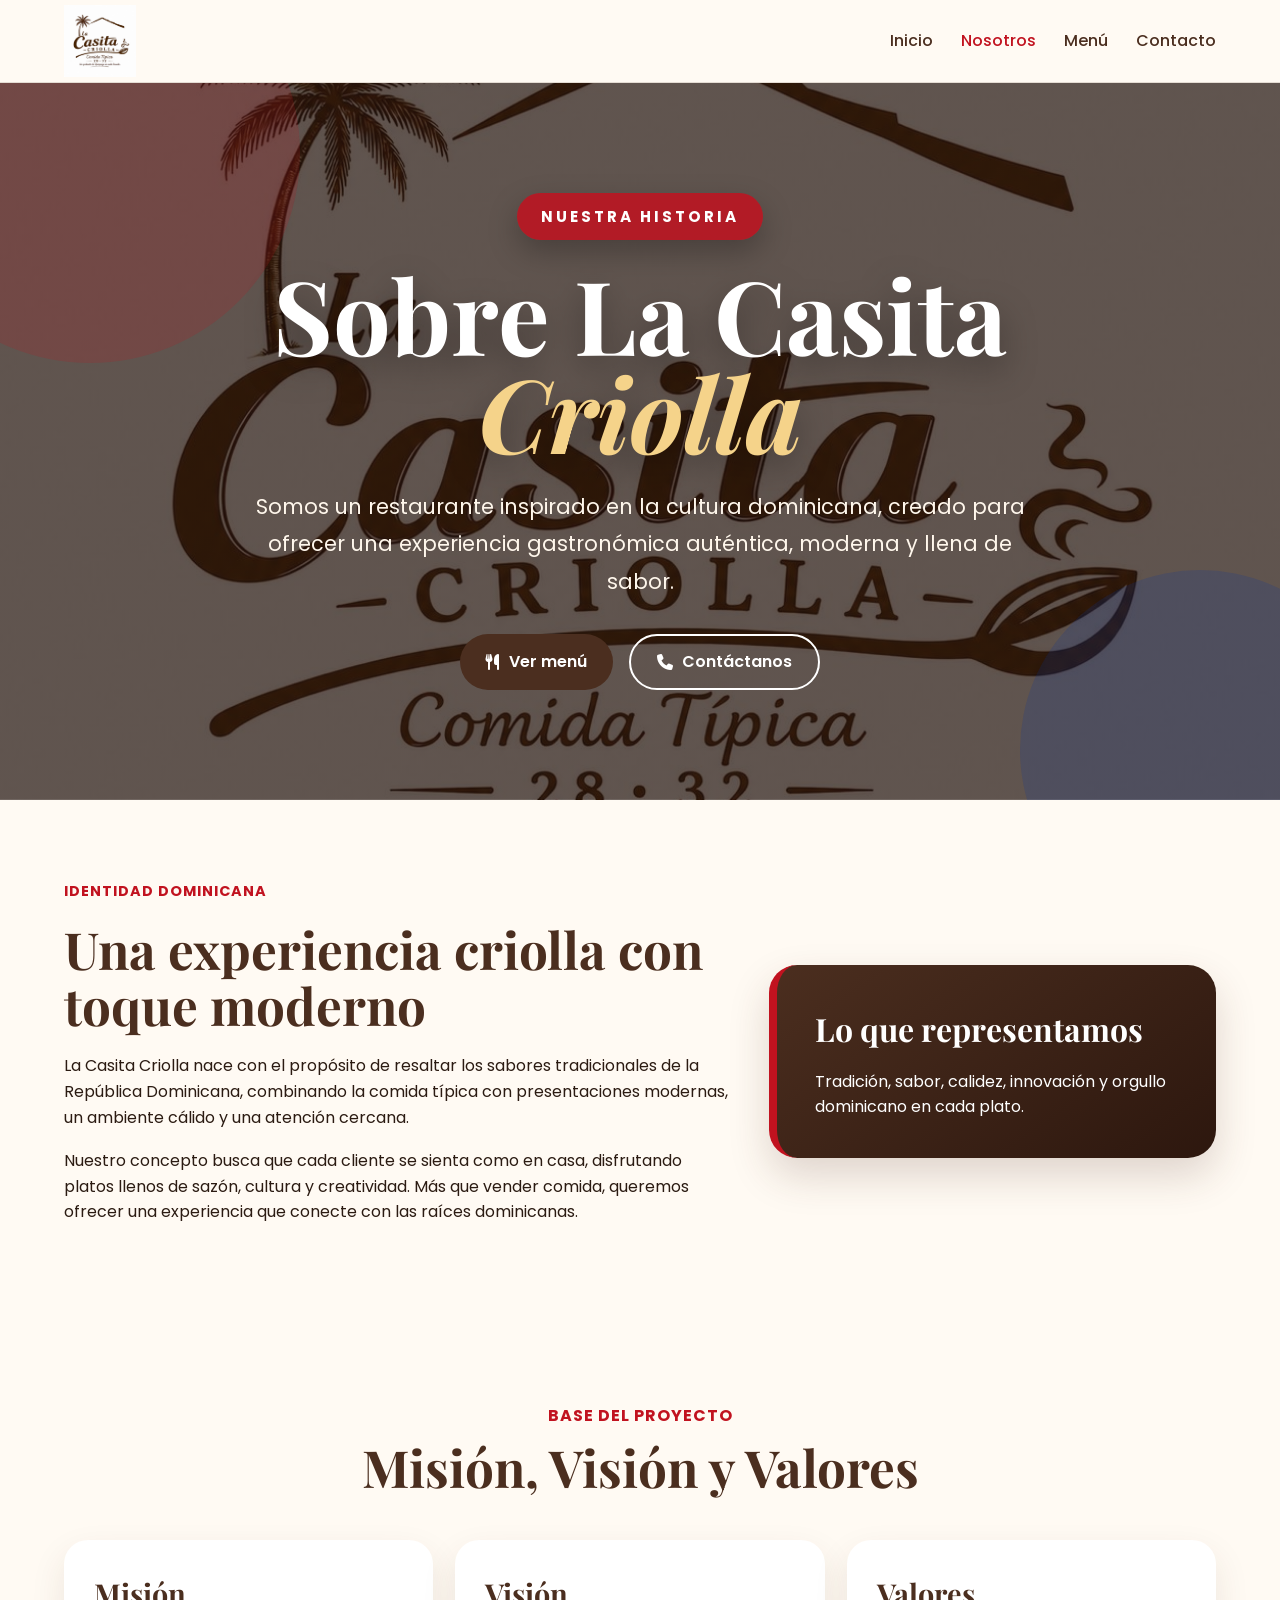
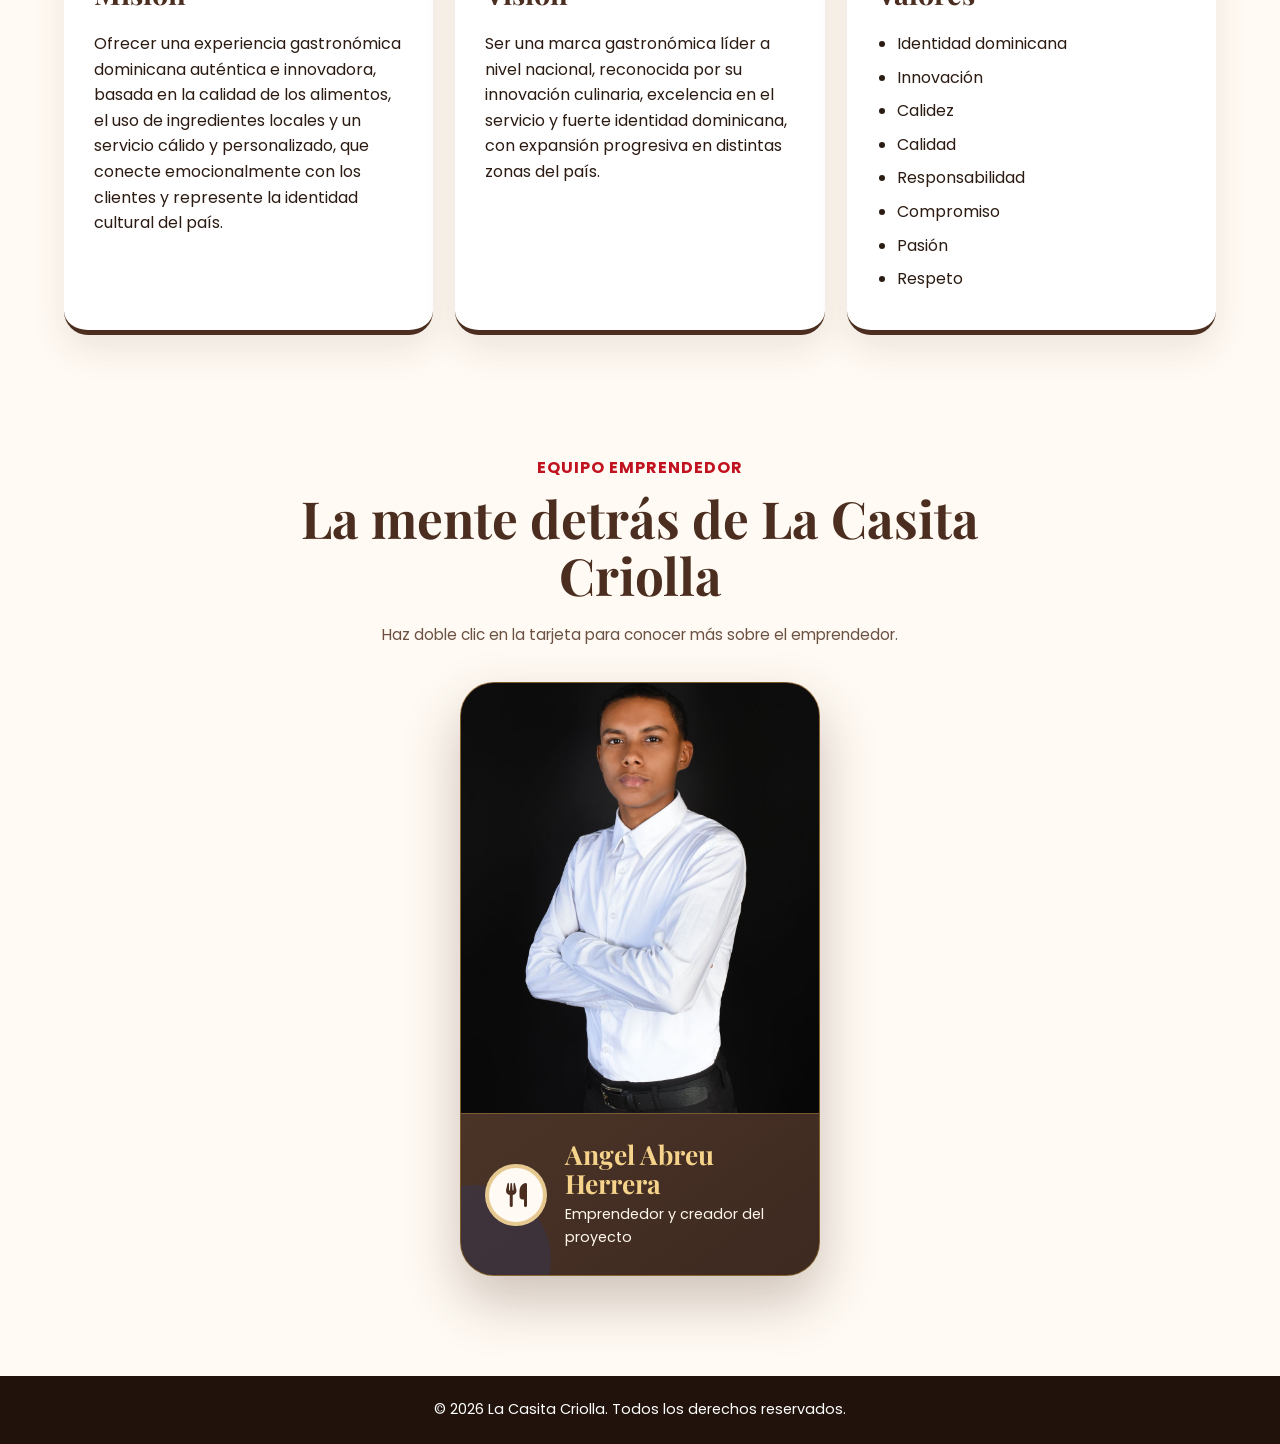
==== commit cc822604: "Add files via upload" ====
--- a/nosotros.html
+++ b/nosotros.html
@@ -177,44 +177,26 @@
       </div>
     </section>
 
-    <!-- MODAL PERFIL -->
+    <!-- CUADRO SIMPLE DE DESCRIPCIÓN -->
     <div class="profile-modal" id="profileModal">
-      <div class="profile-box">
+      <div class="profile-box simple-profile-box">
         <button class="profile-close" onclick="cerrarPerfil()">×</button>
 
-        <div class="profile-header">
-          <img src="img/angel-abreu.png" alt="Foto de Angel Abreu Herrera">
-
-          <div>
-            <p class="profile-label">Equipo emprendedor</p>
-            <h2>Angel Abreu Herrera</h2>
-            <span>Creador de La Casita Criolla</span>
-          </div>
-        </div>
-
-        <div class="profile-content">
-          <p>
-            Angel Abreu Herrera es el emprendedor detrás de La Casita Criolla, un
-            proyecto gastronómico inspirado en la cultura dominicana, la comida
-            típica y el deseo de ofrecer una experiencia diferente, moderna y
-            acogedora.
-          </p>
-
-          <p>
-            Su visión con este proyecto es resaltar el sabor criollo de una forma
-            creativa, conectando la tradición dominicana con una imagen actual,
-            atractiva y cercana al público. La Casita Criolla representa su interés
-            por crear una marca con identidad, buen servicio y orgullo por nuestras
-            raíces.
-          </p>
-
-          <div class="profile-tags">
-            <span>Creatividad</span>
-            <span>Identidad dominicana</span>
-            <span>Emprendimiento</span>
-            <span>Pasión por el proyecto</span>
-          </div>
-        </div>
+        <p class="profile-label">Equipo emprendedor</p>
+
+        <h2>Angel Abreu Herrera</h2>
+
+        <p>
+          Angel Abreu Herrera es el creador de La Casita Criolla, un proyecto
+          gastronómico inspirado en la cultura dominicana y en el deseo de resaltar
+          la comida típica de una forma moderna, cálida y atractiva.
+        </p>
+
+        <p>
+          A través de este emprendimiento busca representar el sabor criollo, la
+          identidad dominicana y una experiencia diferente para los clientes,
+          combinando tradición, creatividad y buen servicio.
+        </p>
       </div>
     </div>
 
--- a/css/style.css
+++ b/css/style.css
@@ -484,6 +484,229 @@
   margin-bottom: 8px;
 }
 
+/* EQUIPO EMPRENDEDOR */
+
+.team-section {
+  width: min(1200px, 90%);
+  margin: auto;
+  padding: 40px 0 100px;
+}
+
+.team-hint {
+  text-align: center;
+  margin: -25px auto 35px;
+  color: #6b5142;
+  font-size: 0.95rem;
+}
+
+.team-container {
+  display: flex;
+  justify-content: center;
+  align-items: center;
+}
+
+.team-card {
+  width: 360px;
+  background: linear-gradient(145deg, #4b2e1f, #2d170e);
+  border-radius: 34px;
+  overflow: hidden;
+  box-shadow: 0 25px 55px rgba(75, 46, 31, 0.28);
+  border: 1px solid rgba(214, 168, 79, 0.45);
+  transition: 0.35s ease;
+  position: relative;
+  cursor: pointer;
+}
+
+.team-card::before {
+  content: "";
+  position: absolute;
+  width: 170px;
+  height: 170px;
+  background: rgba(193, 18, 31, 0.18);
+  border-radius: 50%;
+  top: -70px;
+  right: -70px;
+  z-index: 1;
+}
+
+.team-card::after {
+  content: "";
+  position: absolute;
+  width: 150px;
+  height: 150px;
+  background: rgba(0, 51, 160, 0.16);
+  border-radius: 50%;
+  bottom: -60px;
+  left: -60px;
+  z-index: 1;
+}
+
+.team-card:hover {
+  transform: translateY(-10px) scale(1.02);
+  box-shadow: 0 30px 70px rgba(75, 46, 31, 0.35);
+}
+
+.team-image {
+  height: 430px;
+  background: #111;
+  position: relative;
+  z-index: 2;
+  overflow: hidden;
+}
+
+.team-image img {
+  width: 100%;
+  height: 100%;
+  object-fit: cover;
+  object-position: center;
+  display: block;
+  transition: 0.4s ease;
+}
+
+.team-card:hover .team-image img {
+  transform: scale(1.06);
+}
+
+.team-info {
+  position: relative;
+  z-index: 2;
+  background: rgba(255, 250, 243, 0.08);
+  border-top: 1px solid rgba(214, 168, 79, 0.35);
+  padding: 26px 24px;
+  display: flex;
+  align-items: center;
+  gap: 18px;
+}
+
+.team-icon {
+  width: 62px;
+  height: 62px;
+  min-width: 62px;
+  border-radius: 50%;
+  background: var(--blanco);
+  color: var(--marron);
+  display: grid;
+  place-items: center;
+  font-size: 1.5rem;
+  border: 4px solid rgba(214, 168, 79, 0.6);
+}
+
+.team-info h3 {
+  font-family: 'Playfair Display', serif;
+  color: #f5d38a;
+  font-size: 1.65rem;
+  line-height: 1.1;
+  margin-bottom: 5px;
+}
+
+.team-info p {
+  color: #fff7ec;
+  font-size: 0.9rem;
+}
+
+/* CUADRO SIMPLE DEL PERFIL */
+
+.profile-modal {
+  position: fixed;
+  inset: 0;
+  background: rgba(20, 10, 5, 0.82);
+  display: none;
+  justify-content: center;
+  align-items: center;
+  padding: 25px;
+  z-index: 9999;
+}
+
+.profile-modal.active {
+  display: flex;
+}
+
+.profile-box {
+  width: min(560px, 92%);
+  background: var(--blanco);
+  border-radius: 28px;
+  padding: 42px 36px;
+  box-shadow: 0 30px 80px rgba(0, 0, 0, 0.38);
+  border: 1px solid rgba(214, 168, 79, 0.45);
+  position: relative;
+  text-align: center;
+  animation: profileOpen 0.35s ease forwards;
+  overflow: hidden;
+}
+
+.simple-profile-box::before {
+  content: "";
+  position: absolute;
+  width: 110px;
+  height: 110px;
+  background: rgba(193, 18, 31, 0.09);
+  border-radius: 50%;
+  top: -35px;
+  left: -35px;
+}
+
+.simple-profile-box::after {
+  content: "";
+  position: absolute;
+  width: 90px;
+  height: 90px;
+  background: rgba(0, 51, 160, 0.08);
+  border-radius: 50%;
+  bottom: -30px;
+  right: -30px;
+}
+
+.profile-close {
+  position: absolute;
+  top: 16px;
+  right: 16px;
+  width: 42px;
+  height: 42px;
+  border: none;
+  border-radius: 50%;
+  background: var(--rojo);
+  color: white;
+  font-size: 1.7rem;
+  cursor: pointer;
+  z-index: 3;
+  transition: 0.3s ease;
+}
+
+.profile-close:hover {
+  background: var(--marron);
+  transform: rotate(90deg);
+}
+
+.profile-label {
+  color: var(--rojo);
+  font-weight: 800;
+  text-transform: uppercase;
+  letter-spacing: 2px;
+  font-size: 0.85rem;
+  margin-bottom: 12px;
+  position: relative;
+  z-index: 2;
+}
+
+.profile-box h2 {
+  font-family: 'Playfair Display', serif;
+  color: var(--marron);
+  font-size: clamp(2rem, 4vw, 3rem);
+  line-height: 1;
+  margin-bottom: 22px;
+  position: relative;
+  z-index: 2;
+}
+
+.profile-box p {
+  color: #4d382d;
+  font-size: 1rem;
+  line-height: 1.8;
+  margin-bottom: 16px;
+  position: relative;
+  z-index: 2;
+}
+
 /* HERO ELEGANTE PARA MENÚ */
 
 .menu-hero {
@@ -1130,6 +1353,18 @@
   }
 }
 
+@keyframes profileOpen {
+  from {
+    opacity: 0;
+    transform: translateY(30px) scale(0.96);
+  }
+
+  to {
+    opacity: 1;
+    transform: translateY(0) scale(1);
+  }
+}
+
 /* RESPONSIVE */
 
 @media (max-width: 850px) {
@@ -1223,20 +1458,7 @@
   .image-modal {
     padding-top: 90px;
   }
-  @media (max-width: 600px) {
-    .team-card {
-      width: 100%;
-    }
-  
-    .team-image {
-      height: 380px;
-    }
-  
-    .team-info {
-      flex-direction: column;
-      text-align: center;
-    }
-  }
+
   .modal-image-box img {
     max-width: 100%;
   }
@@ -1257,115 +1479,21 @@
     font-size: 0.8rem;
     letter-spacing: 2px;
   }
-}
-/* EQUIPO EMPRENDEDOR */
-
-.team-section {
-  width: min(1200px, 90%);
-  margin: auto;
-  padding: 40px 0 100px;
-}
-
-.team-container {
-  display: flex;
-  justify-content: center;
-  align-items: center;
-}
-
-.team-card {
-  width: 360px;
-  background: linear-gradient(145deg, #4b2e1f, #2d170e);
-  border-radius: 34px;
-  overflow: hidden;
-  box-shadow: 0 25px 55px rgba(75, 46, 31, 0.28);
-  border: 1px solid rgba(214, 168, 79, 0.45);
-  transition: 0.35s ease;
-  position: relative;
-}
-
-.team-card::before {
-  content: "";
-  position: absolute;
-  width: 170px;
-  height: 170px;
-  background: rgba(193, 18, 31, 0.18);
-  border-radius: 50%;
-  top: -70px;
-  right: -70px;
-  z-index: 1;
-}
-
-.team-card::after {
-  content: "";
-  position: absolute;
-  width: 150px;
-  height: 150px;
-  background: rgba(0, 51, 160, 0.16);
-  border-radius: 50%;
-  bottom: -60px;
-  left: -60px;
-  z-index: 1;
-}
-
-.team-card:hover {
-  transform: translateY(-10px) scale(1.02);
-  box-shadow: 0 30px 70px rgba(75, 46, 31, 0.35);
-}
-
-.team-image {
-  height: 430px;
-  background: #111;
-  position: relative;
-  z-index: 2;
-  overflow: hidden;
-}
-
-.team-image img {
-  width: 100%;
-  height: 100%;
-  object-fit: cover;
-  object-position: center;
-  display: block;
-  transition: 0.4s ease;
-}
-
-.team-card:hover .team-image img {
-  transform: scale(1.06);
-}
-
-.team-info {
-  position: relative;
-  z-index: 2;
-  background: rgba(255, 250, 243, 0.08);
-  border-top: 1px solid rgba(214, 168, 79, 0.35);
-  padding: 26px 24px;
-  display: flex;
-  align-items: center;
-  gap: 18px;
-}
-
-.team-icon {
-  width: 62px;
-  height: 62px;
-  min-width: 62px;
-  border-radius: 50%;
-  background: var(--blanco);
-  color: var(--marron);
-  display: grid;
-  place-items: center;
-  font-size: 1.5rem;
-  border: 4px solid rgba(214, 168, 79, 0.6);
-}
-
-.team-info h3 {
-  font-family: 'Playfair Display', serif;
-  color: #f5d38a;
-  font-size: 1.65rem;
-  line-height: 1.1;
-  margin-bottom: 5px;
-}
-
-.team-info p {
-  color: #fff7ec;
-  font-size: 0.9rem;
+
+  .team-card {
+    width: 100%;
+  }
+
+  .team-image {
+    height: 380px;
+  }
+
+  .team-info {
+    flex-direction: column;
+    text-align: center;
+  }
+
+  .profile-box {
+    padding: 38px 24px;
+  }
 }
